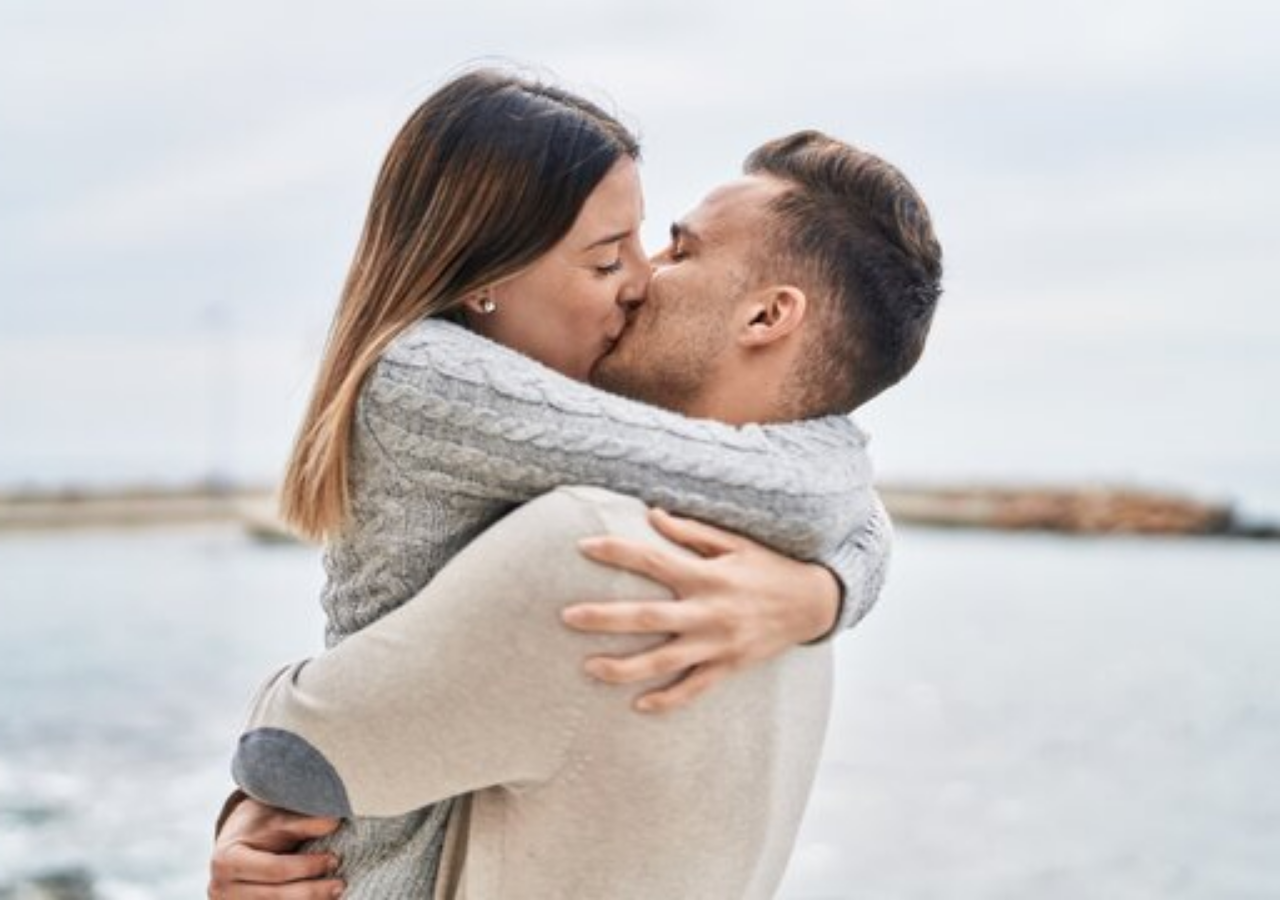
==== source/index.html @ 06ef6a1d "the background was added" ====
<!DOCTYPE html>
<html lang="en">
<head>
    <meta charset="UTF-8">
    <meta name="viewport" content="width=device-width, initial-scale=1.0">
    <link rel="icon" type="image" href="/assets/heartTransparent.png"/>
    <title>Love</title>
    <link rel="stylesheet" href="style.css">
</head>
<body>
    
</body>
</html>
---- source/style.css ----
body {
  background-image: url('/assets/image.jpg');
  background-size: cover;        /* cobre toda a tela */
  background-position: center;   /* centraliza a imagem */
  background-repeat: no-repeat;  /* evita repetição */
  background-attachment: fixed;  /* opcional: efeito "parallax" */
}
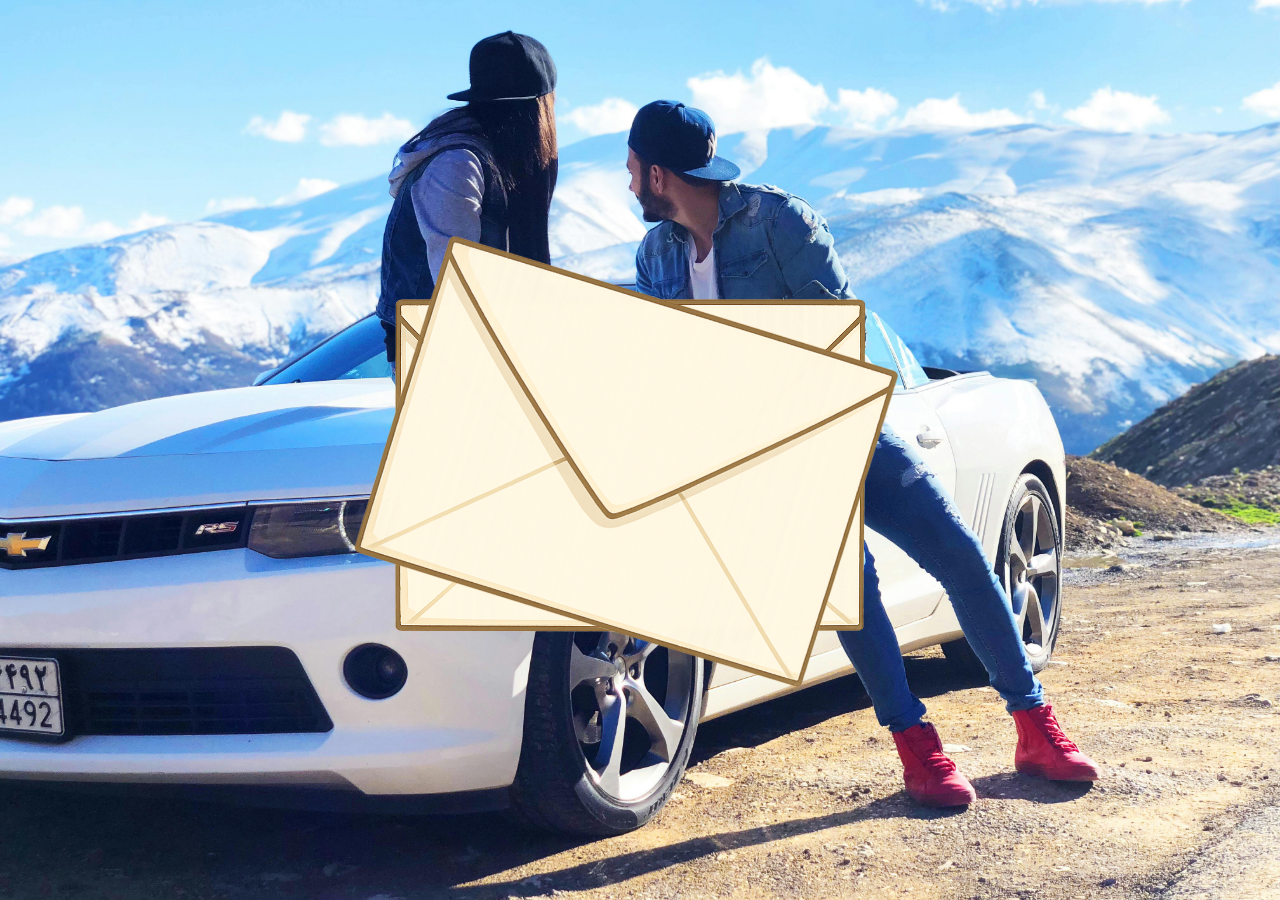
==== commit 668de4e8: "the base is done" ====
--- a/source/index.html
+++ b/source/index.html
@@ -8,6 +8,29 @@
     <link rel="stylesheet" href="style.css">
 </head>
 <body>
-    
+    <img id="envelope01" src="/assets/CimaFechado.png" alt="Envelope Icon" onclick="trocarImagem()"/>
+
+
+
+
+
+
+
+
+
+
+
+
+
+
+
+
+
+
+    <audio id="novideo">
+        <source src="/assets/OpenSound.mp3" type="audio/mpeg">
+    </audio>
+
+    <script src="script.js"></script>
 </body>
 </html>
--- a/source/style.css
+++ b/source/style.css
@@ -1,7 +1,30 @@
 body {
-  background-image: url('/assets/image.jpg');
+  background-image: url('/assets/couple01.jpg');
   background-size: cover;        /* cobre toda a tela */
   background-position: center;   /* centraliza a imagem */
   background-repeat: no-repeat;  /* evita repetição */
   background-attachment: fixed;  /* opcional: efeito "parallax" */
 }
+
+#envelope01{
+  position: absolute;
+  top: 50%;
+  left: 50%;
+  transform: translate(-50%, -50%);
+  width: 70vw;
+  opacity: 1;
+  transition: opacity 1.5s ease-in-out;
+}
+
+.fade-animation {
+    animation-name: fadeOut;
+    animation-duration: 3s;
+    /* animation-iteration-count: infinite;
+    animation-timing-function: linear;
+    animation-direction: alternate; */
+}
+
+@keyframes fadeOut {
+    from { opacity: 1; }
+    to { opacity: 0; }
+}
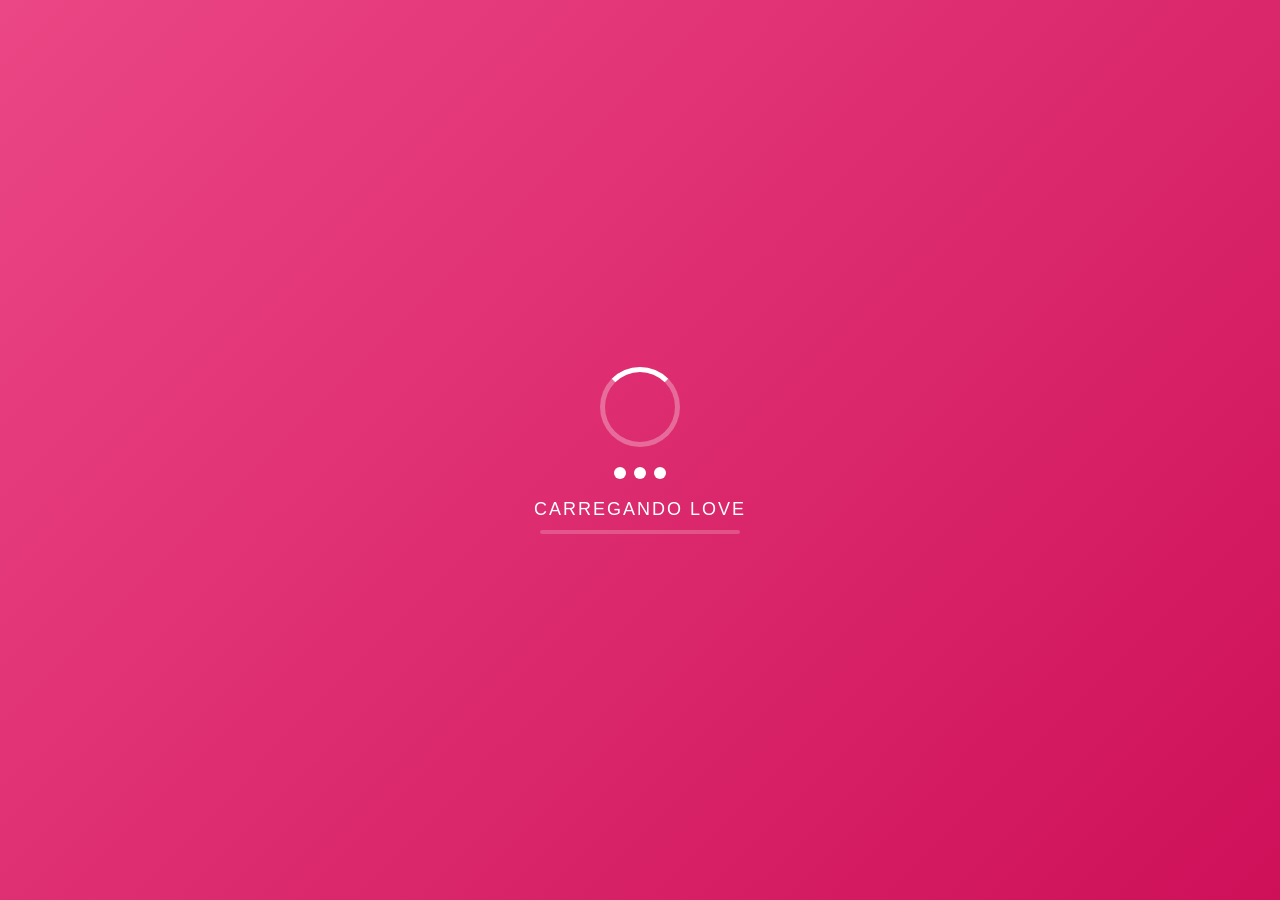
==== commit 6c8885df: "added the loading screen" ====
--- a/source/index.html
+++ b/source/index.html
@@ -1,36 +1,236 @@
 <!DOCTYPE html>
-<html lang="en">
+<html lang="pt-br">
 <head>
     <meta charset="UTF-8">
     <meta name="viewport" content="width=device-width, initial-scale=1.0">
-    <link rel="icon" type="image" href="/assets/heartTransparent.png"/>
-    <title>Love</title>
-    <link rel="stylesheet" href="style.css">
+    <title>Tela de Carregamento com Botão</title>
+    <style>
+        * {
+            margin: 0;
+            padding: 0;
+            box-sizing: border-box;
+        }
+
+        body {
+            font-family: 'Arial', sans-serif;
+            background: linear-gradient(135deg, #eb4685 0%, #ce1059 100%);
+            height: 100vh;
+            display: flex;
+            justify-content: center;
+            align-items: center;
+            overflow: hidden;
+        }
+
+        .loading-screen {
+            text-align: center;
+            color: white;
+            transition: opacity 0.5s ease-out;
+        }
+
+        .loader {
+            width: 80px;
+            height: 80px;
+            border: 5px solid rgba(255, 255, 255, 0.3);
+            border-top: 5px solid #ffffff;
+            border-radius: 50%;
+            animation: spin 1s linear infinite;
+            margin: 0 auto 20px;
+        }
+
+        .loader-dots {
+            display: flex;
+            justify-content: center;
+            gap: 8px;
+            margin-bottom: 20px;
+        }
+
+        .dot {
+            width: 12px;
+            height: 12px;
+            background-color: white;
+            border-radius: 50%;
+            animation: bounce 1.4s infinite ease-in-out;
+        }
+
+        .dot:nth-child(1) { animation-delay: -0.32s; }
+        .dot:nth-child(2) { animation-delay: -0.16s; }
+
+        .loading-text {
+            font-size: 18px;
+            font-weight: 300;
+            letter-spacing: 2px;
+            margin-bottom: 10px;
+        }
+
+        .progress-bar {
+            width: 200px;
+            height: 4px;
+            background: rgba(255, 255, 255, 0.2);
+            border-radius: 2px;
+            margin: 0 auto;
+            overflow: hidden;
+        }
+
+        .progress {
+            width: 0%;
+            height: 100%;
+            background: white;
+            animation: progress 2s ease-in-out infinite;
+        }
+
+        /* Estilos do botão */
+        .start-button {
+            background: linear-gradient(45deg, #ff6b6b, #c91111);
+            color: white;
+            border: none;
+            padding: 15px 40px;
+            font-size: 18px;
+            font-weight: 600;
+            border-radius: 50px;
+            cursor: pointer;
+            margin-top: 30px;
+            transition: all 0.3s ease;
+            box-shadow: 0 4px 15px rgba(0, 0, 0, 0.2);
+            opacity: 0;
+            transform: translateY(20px);
+            animation: fadeInUp 0.5s ease forwards 0.5s;
+        }
+
+        .start-button:hover {
+            transform: translateY(-2px);
+            box-shadow: 0 6px 20px rgba(0, 0, 0, 0.3);
+            background: linear-gradient(45deg, #ee5a24, #ff6b6b);
+        }
+
+        .start-button:active {
+            transform: translateY(0);
+        }
+
+        /* Conteúdo principal */
+        .main-content {
+            text-align: center;
+            color: white;
+            opacity: 0;
+            transform: translateY(20px);
+            animation: fadeInUp 0.5s ease forwards;
+        }
+
+        .main-content h1 {
+            font-size: 2.5rem;
+            margin-bottom: 20px;
+            text-shadow: 2px 2px 4px rgba(0, 0, 0, 0.3);
+        }
+
+        .main-content p {
+            font-size: 1.2rem;
+            margin-bottom: 30px;
+            opacity: 0.9;
+        }
+
+        @keyframes spin {
+            0% { transform: rotate(0deg); }
+            100% { transform: rotate(360deg); }
+        }
+
+        @keyframes bounce {
+            0%, 80%, 100% {
+                transform: scale(0);
+            }
+            40% {
+                transform: scale(1);
+            }
+        }
+
+        @keyframes progress {
+            0% { width: 0%; }
+            50% { width: 70%; }
+            100% { width: 100%; }
+        }
+
+        @keyframes fadeInUp {
+            to {
+                opacity: 1;
+                transform: translateY(0);
+            }
+        }
+
+        /* Efeito de fade out quando o carregamento terminar */
+        .fade-out {
+            opacity: 0;
+            pointer-events: none;
+        }
+
+        .hidden {
+            display: none;
+        }
+    </style>
 </head>
 <body>
-    <img id="envelope01" src="/assets/CimaFechado.png" alt="Envelope Icon" onclick="trocarImagem()"/>
-
-
-
-
-
-
-
-
-
-
-
-
-
-
-
-
-
-
-    <audio id="novideo">
-        <source src="/assets/OpenSound.mp3" type="audio/mpeg">
-    </audio>
-
-    <script src="script.js"></script>
+    <div class="loading-screen" id="loadingScreen">
+        <div class="loader"></div>
+        
+        <div class="loader-dots">
+            <div class="dot"></div>
+            <div class="dot"></div>
+            <div class="dot"></div>
+        </div>
+        
+        <div class="loading-text">CARREGANDO LOVE</div>
+        <div class="progress-bar">
+            <div class="progress"></div>
+        </div>
+    </div>
+
+    <div class="main-content hidden" id="mainContent">
+        <h1>Carregamento Concluído!</h1>
+        <button class="start-button" onclick="startExperience()">
+            Entrar
+        </button>
+    </div>
+
+    <script>
+        // Simula o carregamento e mostra o botão após 3 segundos
+        setTimeout(function() {
+            const loadingScreen = document.getElementById('loadingScreen');
+            const mainContent = document.getElementById('mainContent');
+            
+            // Adiciona efeito de fade out na tela de carregamento
+            loadingScreen.classList.add('fade-out');
+            
+            setTimeout(function() {
+                // Esconde a tela de carregamento e mostra o conteúdo principal
+                loadingScreen.classList.add('hidden');
+                mainContent.classList.remove('hidden');
+            }, 500);
+            
+        }, 3000);
+
+        // Função executada quando o botão é clicado
+        function startExperience() {
+            const mainContent = document.getElementById('mainContent');
+            
+            // Animação de saída do conteúdo atual
+            mainContent.style.animation = 'fadeInUp 0.5s ease reverse forwards';
+            
+            setTimeout(function() {
+                // Aqui você pode redirecionar para outra página
+                // ou mostrar o conteúdo real do seu site
+                // alert('🎊 Experiência iniciada! Agora você pode adicionar o conteúdo do seu site aqui.');
+                
+                // // Exemplo: mudar o conteúdo
+                // mainContent.innerHTML = `
+                //     <h1>🌟 Bem-vindo ao Site!</h1>
+                //     <p>Esta é a área principal da sua aplicação.</p>
+                //     <div style="margin-top: 30px;">
+                //         <button class="start-button" onclick="location.reload()">
+                //             Recarregar Página
+                //         </button>
+                //     </div>
+                // `;
+                window.location.href = 'main.html';
+                mainContent.style.animation = 'fadeInUp 0.5s ease forwards';
+            }, 500);
+        }
+    </script>
 </body>
 </html>
